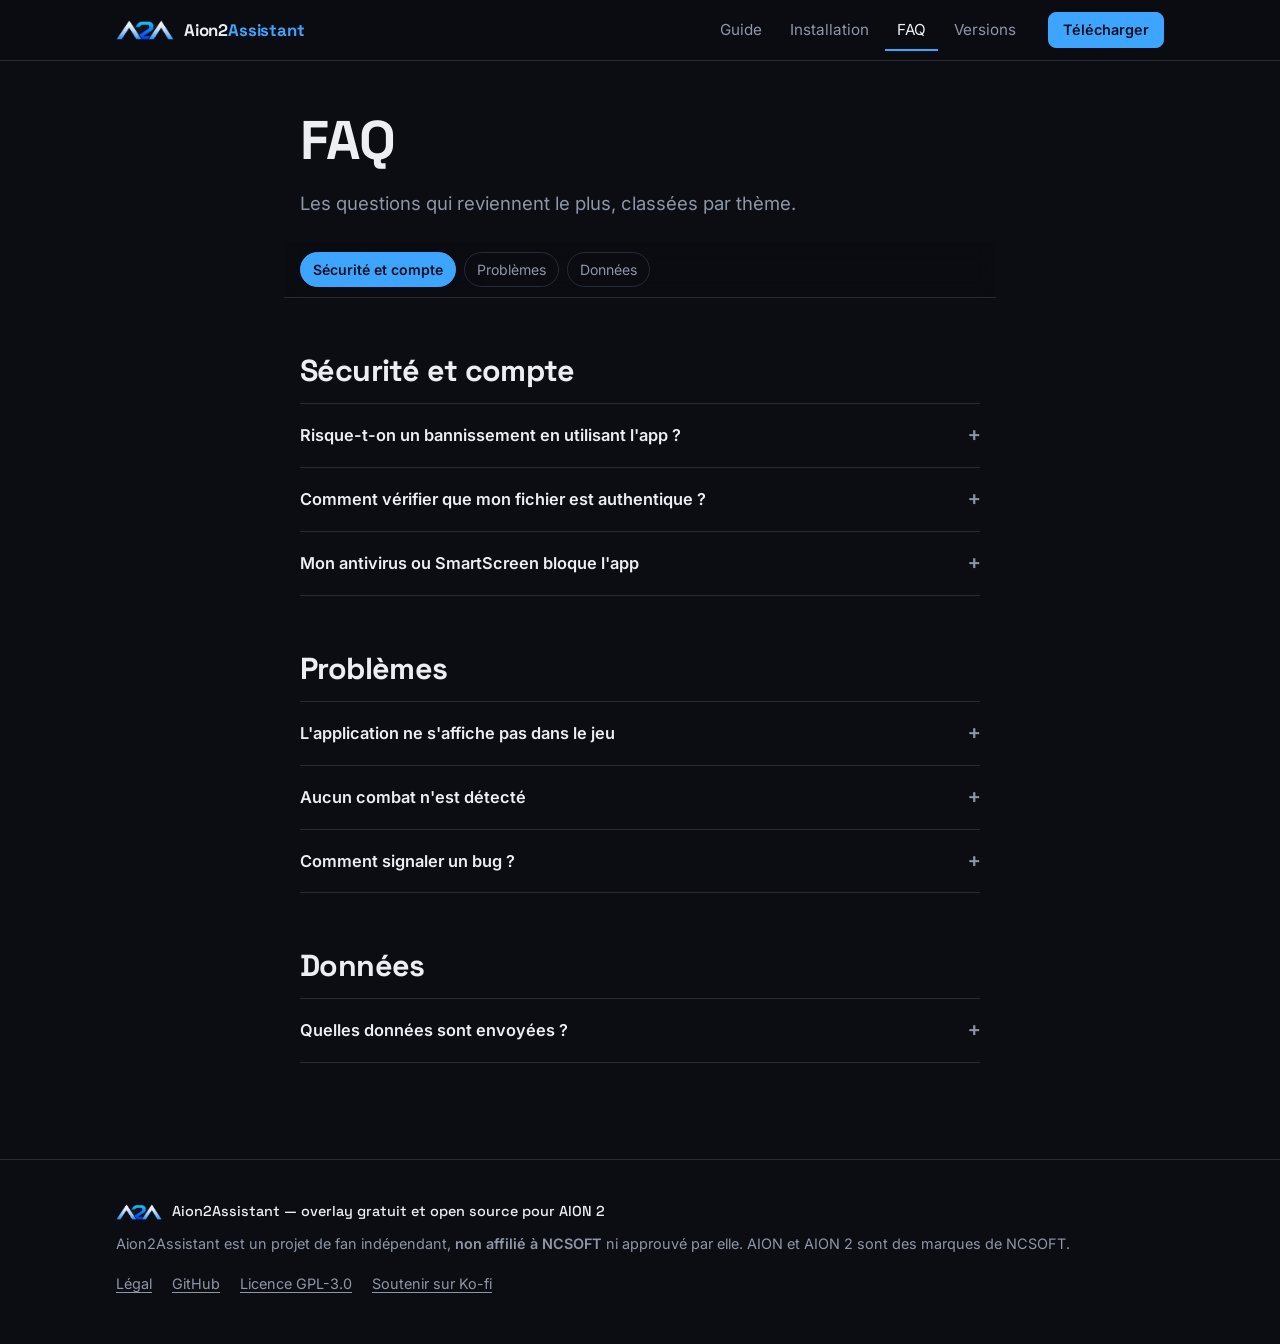
==== site/faq.html @ 724b0830 "fix(site): final review copy and accessibility tweaks" ====
<!doctype html>
<html lang="fr">
<head>
<meta charset="utf-8">
<meta name="viewport" content="width=device-width, initial-scale=1">
<title>FAQ — Aion2Assistant</title>
<meta name="description" content="Questions fréquentes : bannissement, affichage, combats non détectés, antivirus, données.">
<meta name="color-scheme" content="dark">
<meta name="theme-color" content="#0B0D12">
<meta http-equiv="Content-Security-Policy" content="default-src 'self'; script-src 'self'; style-src 'self'; img-src 'self'; connect-src https://api.github.com; object-src 'none'; base-uri 'self'; form-action 'none'">
<link rel="icon" href="assets/favicon.ico" sizes="any">
<link rel="icon" href="assets/favicon-32.png" type="image/png">
<link rel="apple-touch-icon" href="assets/apple-touch-icon.png">
<link rel="preload" href="assets/fonts/space-grotesk-latin-700-normal.woff2" as="font" type="font/woff2" crossorigin>
<link rel="preload" href="assets/fonts/inter-latin-400-normal.woff2" as="font" type="font/woff2" crossorigin>
<link rel="stylesheet" href="style.css">
</head>
<body>
<a class="skip-link" href="#contenu">Aller au contenu</a>
<header class="site-header">
<div class="wrap header-inner">
<a class="brand" href="index.html"><img src="assets/logo.png" alt="" width="64" height="22"><span class="brand-name">Aion2<span>Assistant</span></span></a>
<nav class="site-nav" id="site-nav" aria-label="Navigation principale">
<ul>
<li><a href="guide.html">Guide</a></li>
<li><a href="installation.html">Installation</a></li>
<li><a href="faq.html" aria-current="page">FAQ</a></li>
<li><a href="notes.html">Versions</a></li>
</ul>
</nav>
<a class="btn btn-sm header-cta" href="installation.html#telecharger">Télécharger</a>
<button class="nav-toggle" type="button" aria-expanded="false" aria-controls="site-nav"><span class="sr-only">Menu</span><span class="nav-toggle-bars" aria-hidden="true"></span></button>
</div>
</header>
<main id="contenu">
<div class="wrap prose">
<h1>FAQ</h1>
<p class="lead">Les questions qui reviennent le plus, classées par thème.</p>
<nav class="chips" aria-label="Thèmes de la FAQ">
<ul>
<li><a href="#securite">Sécurité et compte</a></li>
<li><a href="#problemes">Problèmes</a></li>
<li><a href="#donnees">Données</a></li>
</ul>
</nav>

<h2 id="securite">Sécurité et compte</h2>
<div class="faq-list">
<details class="faq" id="bannissement">
<summary>Risque-t-on un bannissement en utilisant l'app ?</summary>
<p>Aion2Assistant est un outil <strong>passif</strong> : il lit le trafic réseau du jeu, sans injecter de code, sans lire la mémoire du jeu, sans envoyer de paquet au jeu ni à ses serveurs et sans modifier de fichier du jeu. Cela réduit le risque, mais <strong>nous ne pouvons rien garantir</strong> : NCSOFT reste seule juge de ses règles et peut les faire évoluer. Les conditions d'utilisation du jeu s'appliquent, et l'usage de l'outil est à tes risques. Il t'appartient de vérifier que cet usage est permis.</p>
</details>
<details class="faq" id="authenticite">
<summary>Comment vérifier que mon fichier est authentique ?</summary>
<p>Télécharge l'app uniquement depuis ce site ou la page <a href="https://github.com/nathantek/aion2assistant/releases">Releases GitHub</a>. Chaque version publie l'empreinte SHA-256 du zip dans ses notes. Pour la comparer, ouvre PowerShell dans le dossier du zip et lance <code>Get-FileHash .\Aion2Assistant-*.zip</code> : la valeur affichée doit être identique. Si elle diffère, ne lance pas l'app.</p>
</details>
<details class="faq" id="antivirus">
<summary>Mon antivirus ou SmartScreen bloque l'app</summary>
<p>Cette bêta n'est pas signée numériquement, ce qui déclenche l'avertissement SmartScreen : clique sur « Informations complémentaires », puis « Exécuter quand même ». Un antivirus peut aussi réagir à la capture réseau. Le code source est public et tu peux compiler l'app toi-même (voir le <a href="https://github.com/nathantek/aion2assistant">dépôt</a>).</p>
</details>
</div>

<h2 id="problemes">Problèmes</h2>
<div class="faq-list">
<details class="faq" id="overlay-invisible">
<summary>L'application ne s'affiche pas dans le jeu</summary>
<p>Passe le jeu en <strong>fenêtré sans bordure</strong> : en plein écran exclusif, les overlays sont masqués. Vérifie aussi que l'app est bien lancée et que son overlay n'a pas été masqué par un raccourci clavier.</p>
</details>
<details class="faq" id="aucun-combat">
<summary>Aucun combat n'est détecté</summary>
<p>Vérifie que <a href="https://npcap.com">Npcap</a> est installé et que l'option « Restrict Npcap driver's access to Administrators only » n'a <strong>pas</strong> été cochée (réinstalle Npcap si besoin). Lance l'app avant d'entrer en combat. Si le problème persiste, ouvre une <a href="https://github.com/nathantek/aion2assistant/issues">issue</a>.</p>
<p>À savoir : avec cette option décochée, n'importe quel programme de ton PC peut utiliser Npcap sans droits administrateur. C'est ce qui permet à Aion2Assistant de tourner sans droits admin, mais n'installe que des logiciels de confiance.</p>
</details>
<details class="faq" id="signaler-bug">
<summary>Comment signaler un bug ?</summary>
<p>Ouvre une <a href="https://github.com/nathantek/aion2assistant/issues">issue sur GitHub</a> en décrivant le problème et la version utilisée.</p>
<p>Ne joins pas tes logs ni tes captures (<code>.log</code>, <code>.pcap</code>) à une issue publique : ils contiennent ton pseudo, ton serveur et le chat du jeu. Si on te les demande, on conviendra d'un envoi privé.</p>
</details>
</div>

<h2 id="donnees">Données</h2>
<div class="faq-list">
<details class="faq" id="donnees-envoyees">
<summary>Quelles données sont envoyées ?</summary>
<p>Aucune donnée personnelle ni donnée de jeu n'est collectée ou transmise. Tes réglages et historiques restent sur ton ordinateur. L'application contacte uniquement GitHub pour connaître la dernière version publiée ; cette vérification se désactive dans Options › À propos.</p>
<p>Ce site n'utilise ni cookie ni pisteur. Seules les pages Accueil, Installation et Versions interrogent l'API publique de GitHub depuis ton navigateur pour afficher la dernière version (GitHub reçoit alors ton adresse IP et ton user-agent). Le bouton Télécharger de l'en-tête est un simple lien et ne contacte pas GitHub.</p>
</details>
</div>
</div>
</main>
<footer class="site-footer">
<div class="wrap footer-inner">
<p class="footer-brand"><img src="assets/logo.png" alt="" width="48" height="17">Aion2Assistant — overlay gratuit et open source pour AION 2</p>
<p>Aion2Assistant est un projet de fan indépendant, <strong>non affilié à NCSOFT</strong> ni approuvé par elle. AION et AION 2 sont des marques de NCSOFT.</p>
<ul class="footer-links">
<li><a href="legal.html">Légal</a></li>
<li><a href="https://github.com/nathantek/aion2assistant">GitHub</a></li>
<li><a href="https://github.com/nathantek/aion2assistant/blob/main/LICENSE">Licence GPL-3.0</a></li>
<li><a href="https://ko-fi.com/nathantek">Soutenir sur Ko-fi</a></li>
</ul>
</div>
</footer>
<script src="ui.js" defer></script>
</body>
</html>
---- site/style.css ----
/* Polices (SIL OFL 1.1, voir assets/fonts/OFL-*.txt) */
@font-face { font-family: "Space Grotesk"; src: url("assets/fonts/space-grotesk-latin-500-normal.woff2") format("woff2"); font-weight: 500; font-style: normal; font-display: swap; }
@font-face { font-family: "Space Grotesk"; src: url("assets/fonts/space-grotesk-latin-700-normal.woff2") format("woff2"); font-weight: 700; font-style: normal; font-display: swap; }
@font-face { font-family: "Inter"; src: url("assets/fonts/inter-latin-400-normal.woff2") format("woff2"); font-weight: 400; font-style: normal; font-display: swap; }
@font-face { font-family: "Inter"; src: url("assets/fonts/inter-latin-600-normal.woff2") format("woff2"); font-weight: 600; font-style: normal; font-display: swap; }
@font-face { font-family: "JetBrains Mono"; src: url("assets/fonts/jetbrains-mono-latin-500-normal.woff2") format("woff2"); font-weight: 500; font-style: normal; font-display: swap; }

:root {
  --bg: #0B0D12;
  --surface: #12151C;
  --surface-2: #1A1E28;
  --line: #262B38;
  --line-strong: #36405A;
  --text: #ECEEF3;
  --text-soft: #C9CED9;
  --muted: #8E96A8;
  --accent: #3DA5FF;
  --accent-hover: #6BBBFF;
  --accent-ink: #06101C;
  --neon: #8B5CF6;
  --warn: #F0C36A;
  --gutter: 16px;
  --maxw: 1080px;
  --prose: 680px;
  --radius: 10px;
  --header-h: 61px;
  --font: "Inter", system-ui, -apple-system, "Segoe UI", Roboto, Arial, sans-serif;
  --display: "Space Grotesk", "Inter", system-ui, "Segoe UI", sans-serif;
  --mono: "JetBrains Mono", ui-monospace, "Cascadia Mono", Consolas, monospace;
}

*, *::before, *::after { box-sizing: border-box; }
html { -webkit-text-size-adjust: 100%; scroll-behavior: smooth; scroll-padding-top: calc(var(--header-h) + 72px); }
body {
  margin: 0; background: var(--bg); color: var(--text);
  font-family: var(--font); font-size: 1rem; line-height: 1.65;
  overflow-wrap: break-word; -webkit-font-smoothing: antialiased;
}
main { display: block; padding: 48px 0 96px; overflow-x: clip; }
img { max-width: 100%; height: auto; }
a { color: var(--accent); text-underline-offset: 3px; text-decoration-thickness: 1px; }
a:hover { color: var(--accent-hover); }
:focus-visible { outline: 2px solid var(--accent); outline-offset: 3px; border-radius: 4px; }
[hidden] { display: none !important; }

.sr-only { position: absolute; width: 1px; height: 1px; padding: 0; margin: -1px; overflow: hidden; clip: rect(0 0 0 0); white-space: nowrap; border: 0; }
.skip-link {
  position: absolute; left: var(--gutter); top: -100px; z-index: 100;
  background: var(--accent); color: var(--accent-ink); padding: 8px 14px;
  border-radius: 8px; font-weight: 600; text-decoration: none;
}
.skip-link:focus { top: 8px; }
.wrap { width: 100%; max-width: var(--maxw); margin: 0 auto; padding: 0 var(--gutter); }
.prose { max-width: calc(var(--prose) + 2 * var(--gutter)); }

/* Typographie */
h1, h2, h3 { font-family: var(--display); font-weight: 700; letter-spacing: -0.02em; line-height: 1.15; color: var(--text); }
h1 { font-size: clamp(2rem, 6vw, 3.4rem); margin: 0 0 16px; }
h2 { font-size: clamp(1.4rem, 3vw, 1.9rem); margin: 56px 0 14px; }
h3 { font-size: 1.15rem; font-weight: 500; letter-spacing: -0.01em; margin: 28px 0 8px; }
p, ul, ol, pre { margin: 0 0 16px; }
ul, ol { padding-left: 1.3rem; }
li { margin-bottom: 6px; }
strong { font-weight: 600; }
.lead { font-size: 1.15rem; color: var(--muted); max-width: 56ch; }
.muted { color: var(--muted); }
code, kbd, .num { font-family: var(--mono); font-weight: 500; font-size: .88em; }
code { background: var(--surface-2); border: 1px solid var(--line); padding: 1px 6px; border-radius: 5px; }
kbd { background: var(--surface-2); border: 1px solid var(--line); border-bottom-width: 3px; padding: 0 6px; border-radius: 5px; color: var(--text); }

/* Boutons, pastilles, encadrés */
.btn {
  display: inline-flex; align-items: center; gap: 8px;
  background: var(--accent); color: var(--accent-ink); border: 1px solid var(--accent);
  padding: 12px 22px; border-radius: 10px; font: 600 1rem/1.2 var(--font);
  text-decoration: none; transition: background-color .15s, border-color .15s, transform .15s;
}
.btn:hover { background: var(--accent-hover); border-color: var(--accent-hover); color: var(--accent-ink); }
.btn:active { transform: translateY(1px); }
.btn-ghost { background: transparent; color: var(--text); border-color: var(--line); }
.btn-ghost:hover { background: var(--surface-2); border-color: var(--line-strong); color: var(--text); }
.btn-sm { padding: 8px 14px; font-size: .9rem; border-radius: 8px; }
.btn-row { display: flex; flex-wrap: wrap; gap: 12px; align-items: center; margin: 24px 0 12px; }
.dl-meta { color: var(--muted); font-family: var(--mono); font-size: .82rem; margin: 0; }

.pill {
  display: inline-flex; align-items: center; gap: 8px; margin: 0 0 20px;
  padding: 4px 12px; border: 1px solid var(--line); border-radius: 999px;
  background: var(--surface); color: var(--muted); font-size: .85rem;
}
.pill-dot { width: 8px; height: 8px; border-radius: 50%; background: var(--warn); box-shadow: 0 0 10px var(--warn); }
.badge {
  display: inline-block; padding: 1px 9px; border-radius: 999px; vertical-align: middle;
  font: 600 .72rem/1.6 var(--font); letter-spacing: 0;
  color: var(--warn); background: rgba(240, 195, 106, .12); border: 1px solid rgba(240, 195, 106, .35);
}
.callout {
  background: var(--surface); border: 1px solid var(--line); border-left: 3px solid var(--accent);
  border-radius: var(--radius); padding: 14px 18px; margin: 20px 0; color: var(--text-soft);
}
.callout-warn { border-left-color: var(--warn); }
.callout p:last-child { margin-bottom: 0; }

/* Puces de sections (pages de contenu) */
.chips {
  position: sticky; top: var(--header-h); z-index: 40;
  margin: 24px calc(-1 * var(--gutter)) 8px; padding: 10px var(--gutter);
  background: rgba(11, 13, 18, .92); -webkit-backdrop-filter: blur(10px); backdrop-filter: blur(10px);
  border-bottom: 1px solid var(--line);
}
.chips ul { display: flex; gap: 8px; overflow-x: auto; scrollbar-width: none; list-style: none; margin: 0; padding: 0; }
.chips ul::-webkit-scrollbar { display: none; }
.chips li { flex: 0 0 auto; margin: 0; }
.chips a {
  display: block; padding: 5px 12px; border: 1px solid var(--line); border-radius: 999px;
  color: var(--muted); text-decoration: none; font-size: .88rem; white-space: nowrap;
  transition: color .15s, border-color .15s, background-color .15s;
}
.chips a:hover { color: var(--text); border-color: var(--line-strong); }
.chips a.is-active { background: var(--accent); border-color: var(--accent); color: var(--accent-ink); font-weight: 600; }

/* Captures */
.shot { margin: 20px 0 28px; }
.shot img {
  display: block; border: 1px solid var(--line); border-radius: var(--radius); background: #000;
  box-shadow: 0 24px 60px -24px rgba(139, 92, 246, .45);
}
.shot figcaption { color: var(--muted); font-size: .88rem; margin-top: 8px; }

/* En-tête */
.site-header {
  position: sticky; top: 0; z-index: 50;
  background: rgba(11, 13, 18, .82); -webkit-backdrop-filter: saturate(140%) blur(12px); backdrop-filter: saturate(140%) blur(12px);
  border-bottom: 1px solid var(--line);
}
.header-inner { display: flex; flex-wrap: wrap; align-items: center; gap: 8px 20px; min-height: 60px; }
.brand {
  display: inline-flex; align-items: center; gap: 10px; margin-right: auto;
  color: var(--text); text-decoration: none;
  font: 700 1.05rem var(--display); letter-spacing: -0.01em;
}
.brand:hover { color: var(--text); }
.brand img { height: 20px; width: auto; display: block; }
.brand-name span { color: var(--accent); }
.site-nav ul { list-style: none; margin: 0; padding: 0; display: flex; flex-wrap: wrap; gap: 4px; }
.site-nav li { margin: 0; }
.site-nav a { display: block; padding: 8px 12px; border-radius: 8px; color: var(--muted); text-decoration: none; font-size: .95rem; }
.site-nav a:hover { color: var(--text); background: var(--surface-2); }
.site-nav a[aria-current="page"] { color: var(--text); border-radius: 0; box-shadow: inset 0 -2px 0 var(--accent); }
.nav-toggle {
  display: none; align-items: center; justify-content: center; width: 40px; height: 40px;
  background: transparent; border: 1px solid var(--line); border-radius: 8px; color: var(--text); cursor: pointer;
}
.nav-toggle-bars, .nav-toggle-bars::before, .nav-toggle-bars::after {
  display: block; width: 18px; height: 2px; border-radius: 2px; background: currentColor;
}
.nav-toggle-bars { position: relative; }
.nav-toggle-bars::before, .nav-toggle-bars::after { content: ""; position: absolute; left: 0; }
.nav-toggle-bars::before { top: -6px; }
.nav-toggle-bars::after { top: 6px; }

@media (max-width: 720px) {
  .header-inner { gap: 8px 12px; }
  .js .nav-toggle { display: inline-flex; order: 3; }
  .js .site-nav {
    display: none; position: absolute; left: 0; right: 0; top: 100%;
    background: var(--bg); border-bottom: 1px solid var(--line); padding: 8px var(--gutter) 16px;
  }
  .js .site-nav.is-open { display: block; }
  .js .site-nav ul { flex-direction: column; }
  .js .site-nav a[aria-current="page"] { box-shadow: inset 2px 0 0 var(--accent); }
}

/* Pied de page */
.site-footer { border-top: 1px solid var(--line); padding: 40px 0 48px; color: var(--muted); font-size: .9rem; }
.footer-inner { display: grid; gap: 8px; }
.footer-inner p { margin: 0; }
.footer-brand { display: flex; align-items: center; gap: 10px; color: var(--text); font-family: var(--display); font-weight: 500; }
.footer-brand img { height: 16px; width: auto; }
.footer-links { list-style: none; padding: 0; margin: 8px 0 0; display: flex; flex-wrap: wrap; gap: 6px 20px; }
.footer-links li { margin: 0; }
.footer-links a { color: var(--muted); }
.footer-links a:hover { color: var(--text); }

@media (max-width: 420px) {
  .brand-name { position: absolute; width: 1px; height: 1px; padding: 0; margin: -1px; overflow: hidden; clip: rect(0 0 0 0); white-space: nowrap; border: 0; }
}

/* Accueil : haut de page */
.hero { position: relative; isolation: isolate; text-align: center; padding: 24px 0 8px; }
.hero::before {
  content: ""; position: absolute; z-index: -1; left: 50%; top: -120px;
  width: 1100px; max-width: 100%; height: 760px; transform: translateX(-50%); pointer-events: none;
  background:
    radial-gradient(closest-side at 50% 62%, rgba(139, 92, 246, .30), transparent 72%),
    radial-gradient(closest-side at 22% 22%, rgba(61, 165, 255, .13), transparent 70%);
}
.hero h1 em { font-style: normal; color: var(--accent); }
.hero .lead { margin: 0 auto; }
.hero .btn-row { justify-content: center; margin-top: 28px; }

/* Accueil : faux meter */
.meter {
  max-width: 520px; margin: 44px auto 0; padding: 12px; text-align: left;
  background: #0E0A1A; border: 1px solid #3B2A6B; border-radius: 12px;
  box-shadow: 0 0 0 1px rgba(139, 92, 246, .15), 0 30px 80px -20px rgba(139, 92, 246, .6);
}
.meter-head { display: flex; justify-content: space-between; gap: 12px; margin: 0 2px 8px; color: #C9B8FF; font-size: .82rem; font-weight: 600; }
.meter-total { font-family: var(--mono); font-weight: 500; color: var(--muted); }
.meter-bars { list-style: none; margin: 0; padding: 0; }
.meter-bar {
  position: relative; display: flex; justify-content: space-between; align-items: center; gap: 12px;
  height: 28px; margin: 0 0 4px; padding: 0 10px; border-radius: 4px; overflow: hidden;
  background: #151020; color: #fff; font-size: .85rem; font-weight: 600;
}
.meter-bar::before {
  content: ""; position: absolute; inset: 0 auto 0 0; width: var(--w); border-radius: 4px;
  background: var(--c); transform-origin: left center;
  animation: meter-fill 1.6s cubic-bezier(.2, .7, .2, 1) both; animation-delay: var(--d);
}
.meter-bar > span { position: relative; }
.meter-bar .num { font-size: .8rem; }
.m1 { --w: 100%; --c: #2C6FB8; --d: 0s; }
.m2 { --w: 84%; --c: #B08A2E; --d: .12s; }
.m3 { --w: 78%; --c: #A3423A; --d: .24s; }
.m4 { --w: 41%; --c: #5B4BC4; --d: .36s; }
.m5 { --w: 33%; --c: #3E7D5A; --d: .48s; }
@keyframes meter-fill { from { transform: scaleX(0); } to { transform: scaleX(1); } }

/* Accueil : onglets */
.showcase { margin-top: 96px; }
.section-title { text-align: center; margin: 0 0 20px; }
.tabs { display: flex; justify-content: center; flex-wrap: wrap; gap: 6px; margin: 0 0 32px; }
.tab {
  padding: 8px 16px; border: 1px solid transparent; border-radius: 8px; background: transparent;
  color: var(--muted); font: 400 .95rem var(--font); cursor: pointer;
}
.tab:hover { color: var(--text); }
.tab[aria-selected="true"] { color: var(--text); background: var(--surface-2); border-color: var(--line); }
.tab-panel { display: grid; grid-template-columns: 1fr 1.15fr; gap: 40px; align-items: center; margin-bottom: 48px; }
.js .tab-panel { margin-bottom: 0; }
.tab-panel h3 { font-size: clamp(1.3rem, 3vw, 1.7rem); font-weight: 700; margin-top: 0; }
.tab-panel p { color: var(--muted); }
.tab-panel img {
  display: block; width: 100%; border: 1px solid var(--line); border-radius: var(--radius); background: #000;
  box-shadow: 0 24px 60px -24px rgba(139, 92, 246, .5);
}

/* Accueil : « Et aussi » et confiance */
.also { list-style: none; padding: 0; margin: 16px 0 0; border-top: 1px solid var(--line); }
.also li { display: grid; grid-template-columns: 220px 1fr; gap: 4px 24px; margin: 0; padding: 16px 0; border-bottom: 1px solid var(--line); }
.also strong { font-family: var(--display); font-weight: 500; font-size: 1.05rem; }
.also span { color: var(--muted); }
.trust { display: grid; grid-template-columns: repeat(auto-fit, minmax(min(100%, 240px), 1fr)); gap: 16px; list-style: none; padding: 0; margin: 16px 0 20px; }
.trust li { margin: 0; padding: 20px; background: var(--surface); border: 1px solid var(--line); border-radius: var(--radius); }
.trust h3 { margin: 0 0 6px; font-size: 1.05rem; }
.trust p { margin: 0; color: var(--muted); font-size: .95rem; }

@media (max-width: 720px) {
  .tab-panel { grid-template-columns: 1fr; gap: 20px; }
  .also li { grid-template-columns: 1fr; }
}

/* Installation */
.download-box {
  display: flex; flex-wrap: wrap; align-items: center; gap: 12px 16px; margin: 24px 0 8px;
  padding: 20px; background: var(--surface); border: 1px solid var(--line); border-radius: var(--radius);
}
.steps { counter-reset: step; list-style: none; padding: 0; margin: 40px 0 24px; }
.steps > li { counter-increment: step; position: relative; margin: 0; padding: 0 0 28px 52px; }
.steps > li::before {
  content: counter(step); position: absolute; left: 0; top: 0;
  display: flex; align-items: center; justify-content: center; width: 34px; height: 34px;
  border-radius: 50%; background: var(--surface-2); border: 1px solid var(--accent);
  color: var(--accent); font: 700 .95rem var(--display);
}
.steps > li::after { content: ""; position: absolute; left: 17px; top: 40px; bottom: 6px; width: 1px; background: var(--line); }
.steps > li:last-child::after { display: none; }
.steps h2 { font-size: 1.2rem; margin: 5px 0 8px; }
.step-optional {
  margin-left: 8px; padding: 1px 8px; vertical-align: middle; border: 1px solid var(--line); border-radius: 999px;
  color: var(--muted); font: 400 .72rem/1.6 var(--font); letter-spacing: 0;
}

/* FAQ */
.faq-list { border-top: 1px solid var(--line); }
.faq { border-bottom: 1px solid var(--line); }
.faq summary {
  display: flex; justify-content: space-between; align-items: center; gap: 16px;
  padding: 18px 0; cursor: pointer; list-style: none; font-weight: 600; font-size: 1.02rem;
}
.faq summary::-webkit-details-marker { display: none; }
.faq summary::after { content: "+"; flex: 0 0 auto; font: 500 1.3rem/1 var(--mono); color: var(--muted); }
.faq[open] summary::after { content: "−"; color: var(--accent); }
.faq summary:hover { color: var(--accent-hover); }
.faq > p { color: var(--text-soft); margin: 0 0 16px; }

/* Versions */
.releases { margin-top: 32px; }
.release { margin: 0 0 14px; padding: 20px 22px; background: var(--surface); border: 1px solid var(--line); border-radius: var(--radius); }
.release-latest { border-color: rgba(61, 165, 255, .45); box-shadow: 0 20px 60px -30px rgba(61, 165, 255, .5); }
.release-label { margin: 0 0 6px; color: var(--accent); font-size: .72rem; font-weight: 600; text-transform: uppercase; letter-spacing: .08em; }
.release h2 { font-size: 1.35rem; margin: 0 0 4px; }
.release-meta { margin: 0; color: var(--muted); font-family: var(--mono); font-size: .82rem; }
.release-body { margin: 16px 0; white-space: pre-wrap; overflow-wrap: anywhere; color: var(--text-soft); }
details.release { padding-top: 0; padding-bottom: 0; }
details.release > summary {
  display: flex; flex-wrap: wrap; align-items: baseline; gap: 6px 12px; padding: 16px 0;
  cursor: pointer; list-style: none; font: 700 1.1rem var(--display); letter-spacing: -0.01em;
}
details.release > summary::-webkit-details-marker { display: none; }
details.release > summary::after { content: "+"; margin-left: auto; font: 500 1.2rem/1 var(--mono); color: var(--muted); }
details.release[open] > summary::after { content: "−"; color: var(--accent); }

/* Légal */
.legal-text {
  white-space: pre-wrap; overflow-wrap: anywhere; margin: 0 0 16px; padding: 20px;
  background: var(--surface); border: 1px solid var(--line); border-radius: var(--radius);
  color: var(--text-soft); font: 400 .92rem/1.65 var(--font);
}

/* Toujours en dernier */
@media (prefers-reduced-motion: reduce) {
  html { scroll-behavior: auto; }
  *, *::before, *::after { animation: none !important; transition: none !important; }
}
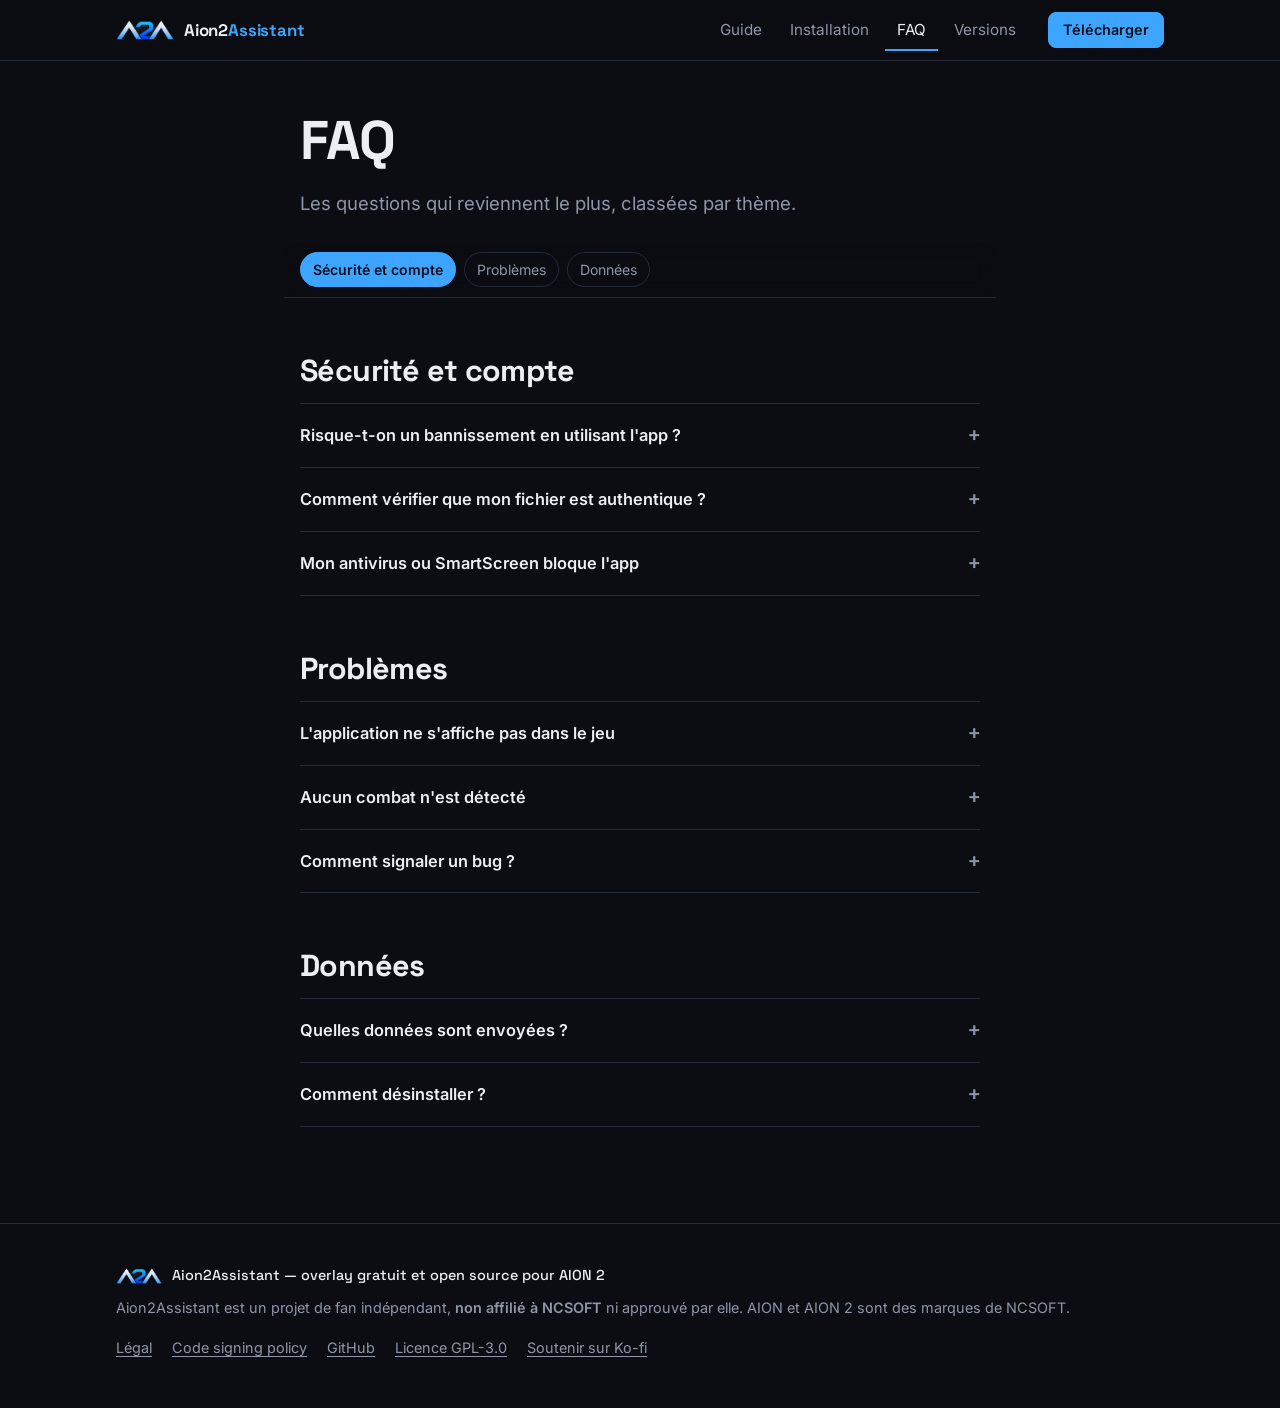
==== commit 4ee5dd62: "feat(site): code signing policy, privacy section and uninstall guide Required by the SignPath Founda" ====
--- a/site/faq.html
+++ b/site/faq.html
@@ -85,6 +85,10 @@
 <p>Aucune donnée personnelle ni donnée de jeu n'est collectée ou transmise. Tes réglages et historiques restent sur ton ordinateur. L'application contacte uniquement GitHub pour connaître la dernière version publiée ; cette vérification se désactive dans Options › À propos.</p>
 <p>Ce site n'utilise ni cookie ni pisteur. Seules les pages Accueil, Installation et Versions interrogent l'API publique de GitHub depuis ton navigateur pour afficher la dernière version (GitHub reçoit alors ton adresse IP et ton user-agent). Le bouton Télécharger de l'en-tête est un simple lien et ne contacte pas GitHub.</p>
 </details>
+<details class="faq" id="desinstallation">
+<summary>Comment désinstaller ?</summary>
+<p>Aion2Assistant n'installe ni service, ni clé de registre, ni raccourci, ni démarrage automatique : quitte l'app, supprime son dossier et le dossier <code>%AppData%\Aion2Assistant</code>. Toutes les étapes sont dans <a href="installation.html#desinstaller">Installation › Désinstaller</a>.</p>
+</details>
 </div>
 </div>
 </main>
@@ -94,6 +98,7 @@
 <p>Aion2Assistant est un projet de fan indépendant, <strong>non affilié à NCSOFT</strong> ni approuvé par elle. AION et AION 2 sont des marques de NCSOFT.</p>
 <ul class="footer-links">
 <li><a href="legal.html">Légal</a></li>
+<li><a href="legal.html#signature" lang="en">Code signing policy</a></li>
 <li><a href="https://github.com/nathantek/aion2assistant">GitHub</a></li>
 <li><a href="https://github.com/nathantek/aion2assistant/blob/main/LICENSE">Licence GPL-3.0</a></li>
 <li><a href="https://ko-fi.com/nathantek">Soutenir sur Ko-fi</a></li>
--- a/site/style.css
+++ b/site/style.css
@@ -276,7 +276,8 @@
 }
 .steps > li::after { content: ""; position: absolute; left: 17px; top: 40px; bottom: 6px; width: 1px; background: var(--line); }
 .steps > li:last-child::after { display: none; }
-.steps h2 { font-size: 1.2rem; margin: 5px 0 8px; }
+.steps h2, .steps h3 { font-size: 1.2rem; font-weight: 700; letter-spacing: -0.02em; margin: 5px 0 8px; }
+.dl-policy { margin: 0 0 0 auto; font-size: .88rem; }
 .step-optional {
   margin-left: 8px; padding: 1px 8px; vertical-align: middle; border: 1px solid var(--line); border-radius: 999px;
   color: var(--muted); font: 400 .72rem/1.6 var(--font); letter-spacing: 0;
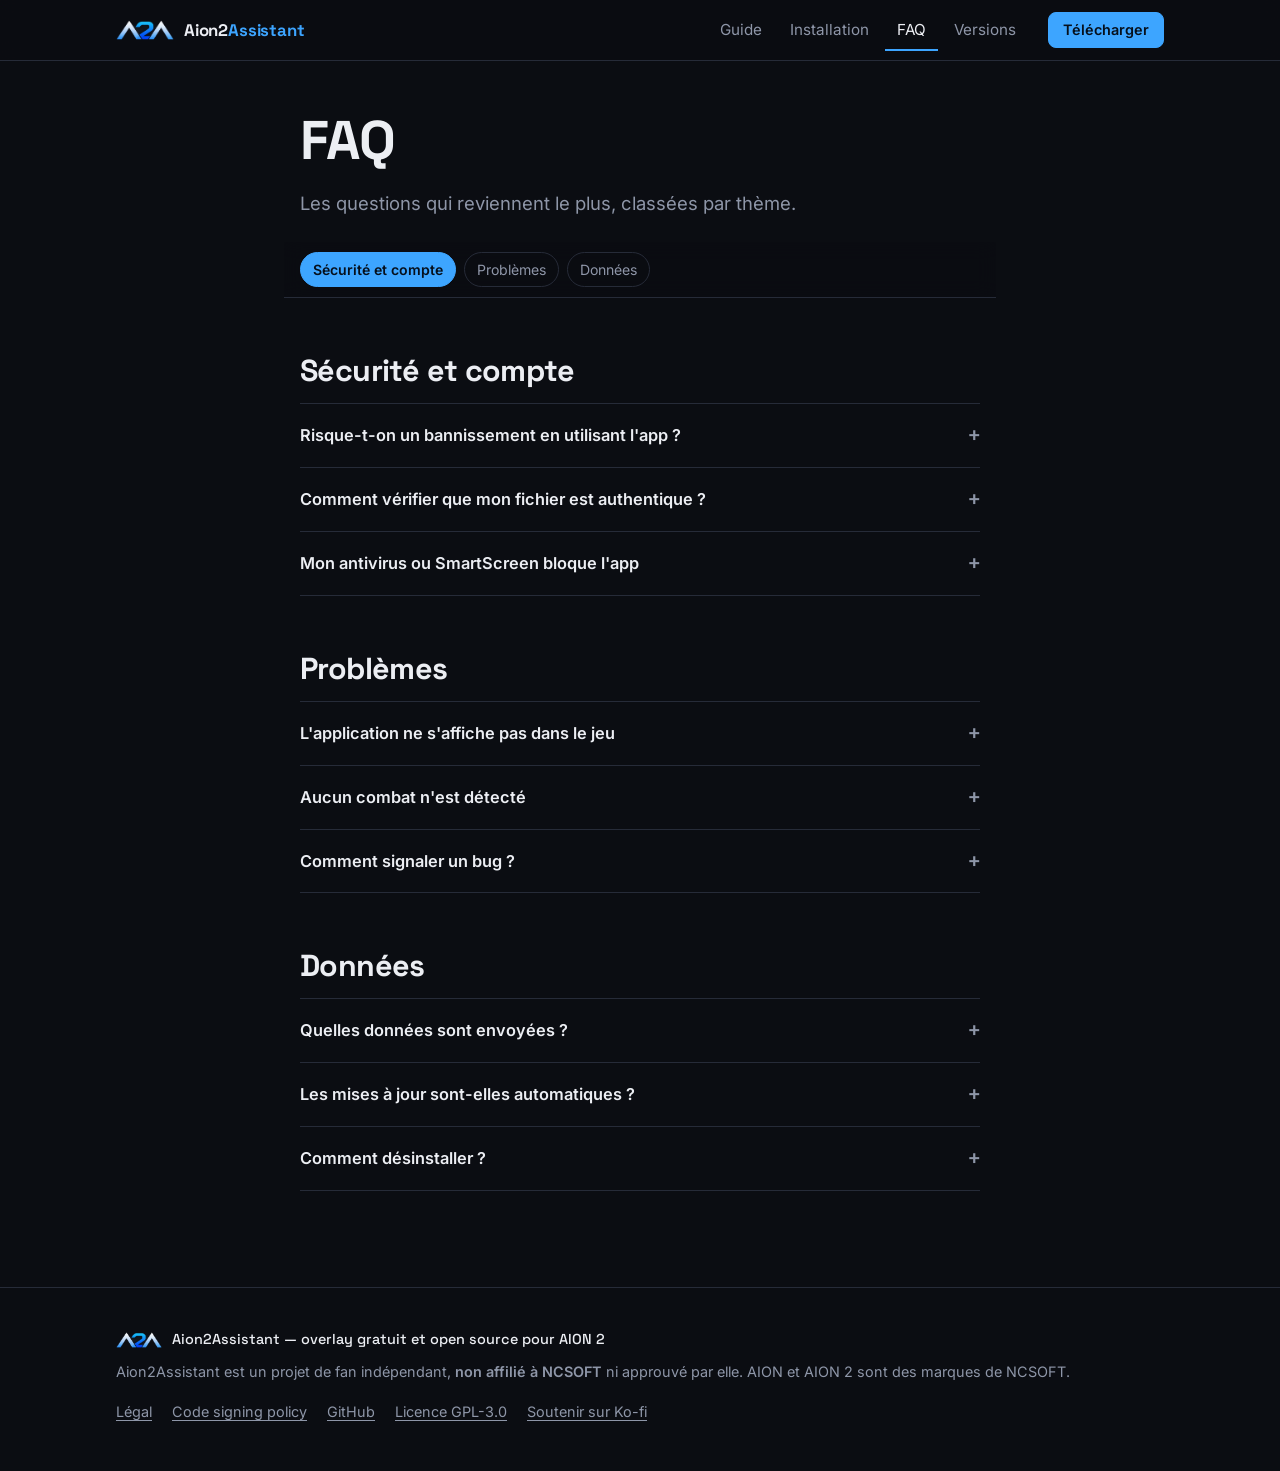
==== commit d8c424fa: "docs(site): 0.3.4 installer, automatic updates and new download assets Download button targets Aion2" ====
--- a/site/faq.html
+++ b/site/faq.html
@@ -52,11 +52,12 @@
 </details>
 <details class="faq" id="authenticite">
 <summary>Comment vérifier que mon fichier est authentique ?</summary>
-<p>Télécharge l'app uniquement depuis ce site ou la page <a href="https://github.com/nathantek/aion2assistant/releases">Releases GitHub</a>. Chaque version publie l'empreinte SHA-256 du zip dans ses notes. Pour la comparer, ouvre PowerShell dans le dossier du zip et lance <code>Get-FileHash .\Aion2Assistant-*.zip</code> : la valeur affichée doit être identique. Si elle diffère, ne lance pas l'app.</p>
+<p>Télécharge l'app uniquement depuis ce site ou la page <a href="https://github.com/nathantek/aion2assistant/releases">Releases GitHub</a>. Chaque fichier d'une version est accompagné de son empreinte SHA-256 (fichier <code>.sha256</code>). Pour la comparer, ouvre PowerShell dans le dossier du fichier téléchargé et lance <code>Get-FileHash .\Aion2Assistant-win-Setup.exe</code> : la valeur affichée doit être identique. Si elle diffère, ne lance pas le fichier.</p>
 </details>
 <details class="faq" id="antivirus">
 <summary>Mon antivirus ou SmartScreen bloque l'app</summary>
-<p>Cette bêta n'est pas signée numériquement, ce qui déclenche l'avertissement SmartScreen : clique sur « Informations complémentaires », puis « Exécuter quand même ». Un antivirus peut aussi réagir à la capture réseau. Le code source est public et tu peux compiler l'app toi-même (voir le <a href="https://github.com/nathantek/aion2assistant">dépôt</a>).</p>
+<p>Cette bêta n'est pas signée numériquement : SmartScreen s'affiche donc une fois, au lancement de l'installateur. Clique sur « Informations complémentaires », puis « Exécuter quand même ».</p>
+<p>Un antivirus peut aussi signaler à tort un programme non signé et peu répandu, ou réagir à la capture réseau. Vérifie d'abord l'empreinte <code>.sha256</code> publiée avec la version (voir <a href="#authenticite">la question ci-dessus</a>), puis signale le faux positif à l'éditeur de ton antivirus et ouvre une <a href="https://github.com/nathantek/aion2assistant/issues">issue</a> sur le dépôt. Le code source est public et tu peux compiler l'app toi-même (voir le <a href="https://github.com/nathantek/aion2assistant">dépôt</a>).</p>
 </details>
 </div>
 
@@ -82,12 +83,16 @@
 <div class="faq-list">
 <details class="faq" id="donnees-envoyees">
 <summary>Quelles données sont envoyées ?</summary>
-<p>Aucune donnée personnelle ni donnée de jeu n'est collectée ou transmise. Tes réglages et historiques restent sur ton ordinateur. L'application contacte uniquement GitHub pour connaître la dernière version publiée ; cette vérification se désactive dans Options › À propos.</p>
+<p>Aucune donnée personnelle ni donnée de jeu n'est collectée ou transmise. Tes réglages et historiques restent sur ton ordinateur. L'application contacte uniquement GitHub, pour vérifier et télécharger les mises à jour ; tu peux le désactiver dans Réglages › À propos.</p>
 <p>Ce site n'utilise ni cookie ni pisteur. Seules les pages Accueil, Installation et Versions interrogent l'API publique de GitHub depuis ton navigateur pour afficher la dernière version (GitHub reçoit alors ton adresse IP et ton user-agent). Le bouton Télécharger de l'en-tête est un simple lien et ne contacte pas GitHub.</p>
+</details>
+<details class="faq" id="mises-a-jour">
+<summary>Les mises à jour sont-elles automatiques ?</summary>
+<p>Oui. L'app vérifie GitHub au démarrage puis toutes les 6 heures et télécharge la nouvelle version en arrière-plan. Elle ne l'installe qu'après ton clic sur « Redémarrer » dans le bandeau « Version X prête », ou à la fermeture de l'app. Pour couper, décoche « Mises à jour automatiques » dans Réglages › À propos : l'app ne fait alors plus aucun appel réseau.</p>
 </details>
 <details class="faq" id="desinstallation">
 <summary>Comment désinstaller ?</summary>
-<p>Aion2Assistant n'installe ni service, ni clé de registre, ni raccourci, ni démarrage automatique : quitte l'app, supprime son dossier et le dossier <code>%AppData%\Aion2Assistant</code>. Toutes les étapes sont dans <a href="installation.html#desinstaller">Installation › Désinstaller</a>.</p>
+<p>Quitte l'app, puis désinstalle-la depuis Paramètres › Applications › Applications installées (version portable : supprime son dossier). Supprime ensuite <code>%AppData%\Aion2Assistant</code> pour effacer tes données. L'app ne crée ni service ni démarrage automatique. Toutes les étapes sont dans <a href="installation.html#desinstaller">Installation › Désinstaller</a>.</p>
 </details>
 </div>
 </div>
--- a/site/style.css
+++ b/site/style.css
@@ -320,6 +320,15 @@
   color: var(--text-soft); font: 400 .92rem/1.65 var(--font);
 }
 
+/* Tableau des raccourcis (Guide) */
+.table-wrap { overflow-x: auto; margin: 16px 0 20px; border: 1px solid var(--line); border-radius: var(--radius); }
+.keys { width: 100%; border-collapse: collapse; font-size: .95rem; }
+.keys th, .keys td { padding: 10px 14px; text-align: left; border-bottom: 1px solid var(--line); vertical-align: middle; }
+.keys th { background: var(--surface); color: var(--muted); font-weight: 600; font-size: .82rem; text-transform: uppercase; letter-spacing: .06em; }
+.keys tbody tr:last-child td { border-bottom: 0; }
+.keys td:first-child { white-space: nowrap; }
+.keys td:last-child { color: var(--text-soft); }
+
 /* Toujours en dernier */
 @media (prefers-reduced-motion: reduce) {
   html { scroll-behavior: auto; }
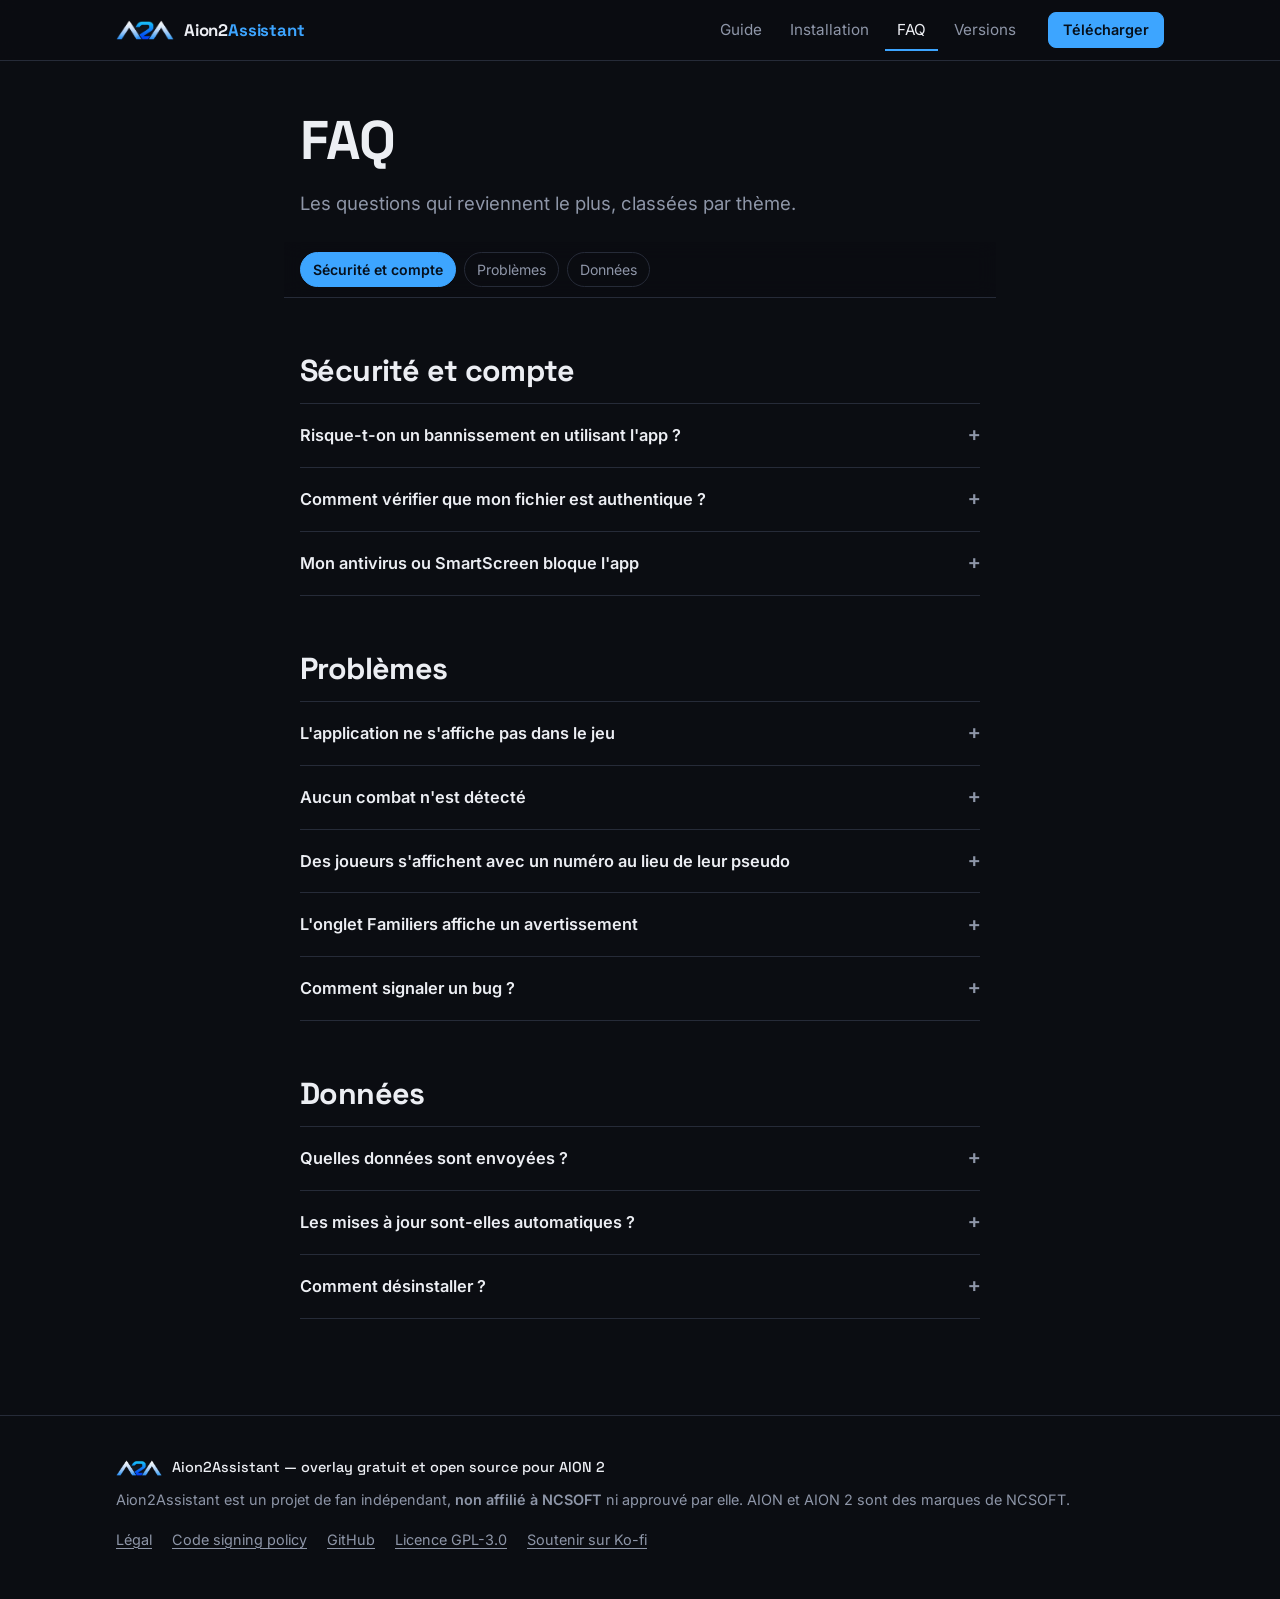
==== commit d0e64cdf: "docs(site): guide, FAQ and home for 0.4.5 stable Class icons, boss HP, last boss kept in Boss mode, " ====
--- a/site/faq.html
+++ b/site/faq.html
@@ -53,6 +53,7 @@
 <details class="faq" id="authenticite">
 <summary>Comment vérifier que mon fichier est authentique ?</summary>
 <p>Télécharge l'app uniquement depuis ce site ou la page <a href="https://github.com/nathantek/aion2assistant/releases">Releases GitHub</a>. Chaque fichier d'une version est accompagné de son empreinte SHA-256 (fichier <code>.sha256</code>). Pour la comparer, ouvre PowerShell dans le dossier du fichier téléchargé et lance <code>Get-FileHash .\Aion2Assistant-win-Setup.exe</code> : la valeur affichée doit être identique. Si elle diffère, ne lance pas le fichier.</p>
+<p>Tu peux aussi vérifier d'où vient le fichier : depuis la 0.3.6, chaque fichier publié a une attestation de build qui prouve qu'il a été construit par GitHub Actions à partir du dépôt public. Avec <a href="https://cli.github.com/">GitHub CLI</a>, lance <code>gh attestation verify Aion2Assistant-win-Setup.exe --repo nathantek/aion2assistant</code> : la vérification doit réussir.</p>
 </details>
 <details class="faq" id="antivirus">
 <summary>Mon antivirus ou SmartScreen bloque l'app</summary>
@@ -72,6 +73,14 @@
 <p>Vérifie que <a href="https://npcap.com">Npcap</a> est installé et que l'option « Restrict Npcap driver's access to Administrators only » n'a <strong>pas</strong> été cochée (réinstalle Npcap si besoin). Lance l'app avant d'entrer en combat. Si le problème persiste, ouvre une <a href="https://github.com/nathantek/aion2assistant/issues">issue</a>.</p>
 <p>À savoir : avec cette option décochée, n'importe quel programme de ton PC peut utiliser Npcap sans droits administrateur. C'est ce qui permet à Aion2Assistant de tourner sans droits admin, mais n'installe que des logiciels de confiance.</p>
 </details>
+<details class="faq" id="pseudos-inconnus">
+<summary>Des joueurs s'affichent avec un numéro au lieu de leur pseudo</summary>
+<p>Si l'app démarre, ou redémarre après une mise à jour, en pleine partie, elle ne connaît pas encore les pseudos : les joueurs apparaissent en « #numéro » et le meter affiche « Pseudos inconnus : change de zone pour les récupérer. » Change de zone ou téléporte-toi : dès que les pseudos arrivent, ils remplacent les numéros, y compris dans les combats déjà enregistrés depuis la dernière zone.</p>
+</details>
+<details class="faq" id="familiers-avertissement">
+<summary>L'onglet Familiers affiche un avertissement</summary>
+<p>L'app a été lancée après l'entrée en jeu : le jeu n'envoie l'état complet des familiers qu'à ce moment-là, et l'onglet montre donc le dernier état connu. Lance l'app avant le jeu, ou relance le jeu (ou change de personnage) pour synchroniser. Voir le <a href="guide.html#familiers">guide</a>.</p>
+</details>
 <details class="faq" id="signaler-bug">
 <summary>Comment signaler un bug ?</summary>
 <p>Ouvre une <a href="https://github.com/nathantek/aion2assistant/issues">issue sur GitHub</a> en décrivant le problème et la version utilisée.</p>
@@ -89,6 +98,7 @@
 <details class="faq" id="mises-a-jour">
 <summary>Les mises à jour sont-elles automatiques ?</summary>
 <p>Oui. L'app vérifie GitHub au démarrage puis toutes les 6 heures et télécharge la nouvelle version en arrière-plan. Elle ne l'installe qu'après ton clic sur « Redémarrer » dans le bandeau « Version X prête », ou à la fermeture de l'app. Pour couper, décoche « Mises à jour automatiques » dans Réglages › À propos : l'app ne fait alors plus aucun appel réseau.</p>
+<p>Deux canaux de mise à jour existent : <strong>stable</strong>, par défaut pour une nouvelle installation, et <strong>bêta</strong>, qui apporte les nouveautés plus tôt mais peut contenir des bugs. Coche ou décoche « Recevoir les versions bêta » dans Réglages › À propos. Décocher ne change pas la version installée : la prochaine version téléchargée sera simplement une stable.</p>
 </details>
 <details class="faq" id="desinstallation">
 <summary>Comment désinstaller ?</summary>
--- a/site/style.css
+++ b/site/style.css
@@ -278,6 +278,7 @@
 .steps > li:last-child::after { display: none; }
 .steps h2, .steps h3 { font-size: 1.2rem; font-weight: 700; letter-spacing: -0.02em; margin: 5px 0 8px; }
 .dl-policy { margin: 0 0 0 auto; font-size: .88rem; }
+.dl-beta { margin: 6px 0 0; font-size: .9rem; }
 .step-optional {
   margin-left: 8px; padding: 1px 8px; vertical-align: middle; border: 1px solid var(--line); border-radius: 999px;
   color: var(--muted); font: 400 .72rem/1.6 var(--font); letter-spacing: 0;
